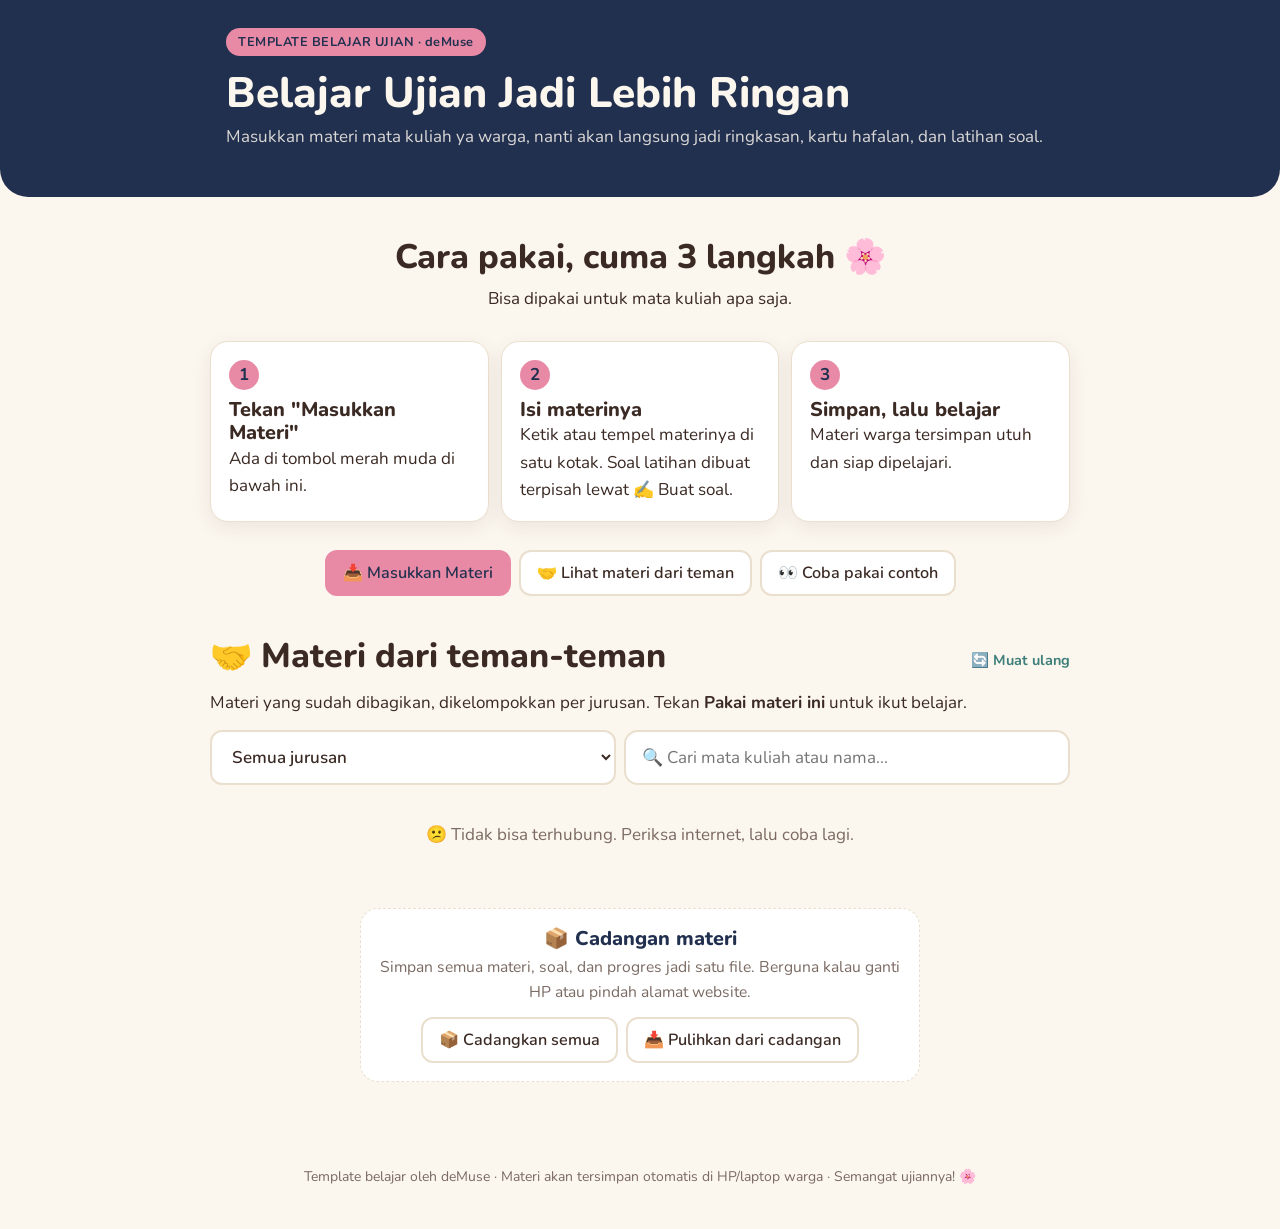
==== template-belajar-ujian.html @ 84d4ee76 "Add files via upload" ====
<!DOCTYPE html>
<html lang="id">
<head>
<meta charset="UTF-8">
<meta name="viewport" content="width=device-width, initial-scale=1.0">
<title>Template Belajar Ujian – deMuse</title>
<link rel="preconnect" href="https://fonts.googleapis.com">
<link rel="preconnect" href="https://fonts.gstatic.com" crossorigin>
<link href="https://fonts.googleapis.com/css2?family=Nunito:wght@400;500;600;700;800&family=Poppins:wght@400;700&family=Open+Sans:wght@400;700&family=Merriweather:wght@400;700&family=Lora:wght@400;700&family=Caveat:wght@400;700&display=swap" rel="stylesheet">

<!--
  TEMPLATE BELAJAR UJIAN — deMuse
  File: template-belajar-ujian.html + belajar-ujian.css + belajar-ujian.js
  (+ Code.gs untuk Google Sheets, dipasang oleh admin)
  Pengguna tidak perlu edit kode.
-->

<link rel="stylesheet" href="belajar-ujian.css">

<!-- Supaya bisa dipasang sebagai aplikasi (PWA) -->
<link rel="manifest" href="manifest.json">
<meta name="theme-color" content="#22304f">
<link rel="icon" type="image/png" href="icons/favicon.png">
<link rel="apple-touch-icon" href="icons/apple-touch-icon.png">
<meta name="apple-mobile-web-app-capable" content="yes">
<meta name="mobile-web-app-capable" content="yes">
<meta name="apple-mobile-web-app-title" content="Belajar Ujian">
<meta name="apple-mobile-web-app-status-bar-style" content="default">
</head>
<body>

<header>
  <div class="wrap">
    <div class="top-line">
      <button type="button" class="btn back-btn hidden" id="backHome">← Beranda</button>
      <span class="badge">TEMPLATE BELAJAR UJIAN · deMuse</span>
      <button type="button" class="btn install-btn hidden" id="installBtn">📲 Pasang aplikasi</button>
    </div>
    <h1 id="mkTitle">Belajar Ujian Jadi Lebih Ringan</h1>
    <p id="mkInfo">Masukkan materi mata kuliah ya warga, nanti akan langsung jadi ringkasan, kartu hafalan, dan latihan soal.</p>

    <div class="subject-bar hidden" id="subjectBar">
      <select id="subjectSelect" aria-label="Pilih mata kuliah"></select>
      <div class="row">
        <button class="btn pink" data-open-import>➕ Tambah materi</button>
        <button class="btn needs-api" data-open-library>🤝 Materi Bersama</button>
        <button class="btn needs-api" id="shareBtn">📤 Bagikan</button>
        <button class="btn" id="downloadBtn" title="Simpan materi jadi file, bisa dikirim ke teman">💾 Simpan ke file</button>
        <button class="btn" id="editMkBtn" title="Ganti nama, kode, tanggal ujian, atau edit modul">✏️ Edit</button>
        <button class="btn" id="deleteBtn" title="Hapus mata kuliah ini" aria-label="Hapus mata kuliah ini">🗑️</button>
      </div>
    </div>

    <div class="countdown" id="countdown"></div>
    <div class="progress-top hidden" id="progressWrap">
      <span id="progressText">Progres belajar: 0%</span>
      <div class="bar"><i id="progressBar"></i></div>
    </div>
  </div>
</header>

<!-- ===== BERANDA ===== -->
<main class="wrap welcome" id="welcome">
  <section id="courseList" class="hidden">
    <h2>Mata kuliah kalian 📚</h2>
    <p>Tekan salah satu untuk mulai belajar.</p>
    <div class="course-grid" id="courseCards"></div>
  </section>

  <div id="caraPakai">
  <h2>Cara pakai, cuma 3 langkah 🌸</h2>
  <p>Bisa dipakai untuk mata kuliah apa saja.</p>
  <div class="steps">
    <div class="step"><b>1</b><h3>Tekan "Masukkan Materi"</h3><p>Ada di tombol merah muda di bawah ini.</p></div>
    <div class="step"><b>2</b><h3>Isi materinya</h3><p>Ketik atau tempel materinya di satu kotak. Soal latihan dibuat terpisah lewat ✍️ Buat soal.</p></div>
    <div class="step"><b>3</b><h3>Simpan, lalu belajar</h3><p>Materi warga tersimpan utuh dan siap dipelajari.</p></div>
  </div>
  </div>
  <div class="row center">
    <button class="btn pink" data-open-import>📥 Masukkan Materi</button>
    <button class="btn needs-api" data-open-library>🤝 Lihat materi dari teman</button>
    <button class="btn" id="tryExample">👀 Coba pakai contoh</button>
  </div>

  <section id="bersamaSection" class="bersama needs-api">
    <div class="sec-head">
      <h2>🤝 Materi dari teman-teman</h2>
      <button type="button" class="link-btn" id="bersamaRefresh">🔄 Muat ulang</button>
    </div>
    <p>Materi yang sudah dibagikan, dikelompokkan per jurusan. Tekan <b>Pakai materi ini</b> untuk ikut belajar.</p>
    <div class="fc-controls b-filter">
      <select id="bJurusan" aria-label="Pilih jurusan"></select>
      <input type="search" class="search inline" id="bSearch" placeholder="🔍 Cari mata kuliah atau nama...">
    </div>
    <div id="bersamaList"></div>
  </section>

  <p class="center-link"><button type="button" class="link-btn hidden" id="caraPakaiLink">Lihat cara pakai</button></p>

  <section class="cadangan">
    <h3>📦 Cadangan materi</h3>
    <p class="muted">Simpan semua materi, soal, dan progres jadi satu file. Berguna kalau ganti HP atau pindah alamat website.</p>
    <div class="row center">
      <button type="button" class="btn" id="backupBtn">📦 Cadangkan semua</button>
      <button type="button" class="btn" id="restoreBtn">📥 Pulihkan dari cadangan</button>
      <input type="file" id="restoreInput" accept=".json,application/json" hidden>
    </div>
  </section>
</main>

<!-- ===== APLIKASI BELAJAR ===== -->
<div id="app" class="hidden">
  <nav class="tabs">
    <div class="wrap tab-list">
      <button class="tab-btn active" data-tab="ringkasan">📚 Materi</button>
      <button class="tab-btn" data-tab="flashcard">🃏 Kartu Hafalan</button>
      <button class="tab-btn" data-tab="kuis">✍️ Latihan Soal</button>
      <button class="tab-btn" data-tab="esai">📝 Latihan Esai</button>
      <button class="tab-btn" data-tab="checklist">✅ Progres</button>
    </div>
  </nav>

  <main class="wrap">
    <section class="panel active" id="ringkasan">
      <div class="note" id="catatanUmum"></div>
      <input type="search" class="search" id="searchInput" placeholder="🔍 Cari di materi...">
      <div id="modulList"></div>
    </section>

    <section class="panel" id="flashcard">
      <div class="fc-controls">
        <select id="fcFilter" aria-label="Pilih modul"></select>
        <button class="btn" id="fcShuffle">🔀 Acak</button>
      </div>
      <div class="fc-controls"><button class="btn pink" data-open-soal="kartu">✍️ Tambah kartu</button></div>
      <div class="flashcard" id="fcCard">
        <div class="fc-inner">
          <div class="fc-face fc-front"><h2 id="fcFront"></h2><p class="fc-hint">Tekan kartu untuk tau artinya</p></div>
          <div class="fc-face fc-back"><p id="fcBack"></p></div>
        </div>
      </div>
      <div class="fc-nav">
        <button class="btn" id="fcPrev">← Sebelumnya</button>
        <span id="fcCount">0 / 0</span>
        <button class="btn primary" id="fcNext">Berikutnya →</button>
      </div>
      <div id="fcMilik"></div>
    </section>

    <section class="panel" id="kuis">
      <div class="fc-controls">
        <select id="quizFilter" aria-label="Pilih modul"></select>
        <select id="quizSource" aria-label="Pilih sumber soal">
          <option value="all">Semua soal</option>
          <option value="ai">Soal buatan kalian</option>
          <option value="teman">Soal dari teman</option>
        </select>
        <button class="btn" id="quizShuffle">🔀 Acak soal</button>
        <button class="btn pink" data-open-soal="pg">✍️ Buat soal</button>
      </div>
      <div id="quizList"></div>
      <div class="score-box">
        <span id="scoreText">Skor: 0 / 0</span>
        <button class="btn pink" id="quizReset">Ulangi</button>
      </div>
    </section>

    <section class="panel" id="esai">
      <div class="note">Coba jawab dulu dengan kata-kata warga sendiri, baru cek contoh jawabannya ya. Ini latihan untuk persiapan ujian💪</div>
      <div class="fc-controls">
        <button class="btn pink" data-open-soal="esai">✍️ Buat soal esai</button>
      </div>
      <div id="esaiList"></div>
    </section>

    <section class="panel" id="checklist">
      <div class="card" id="checkList"></div>
      <div class="row">
        <button class="btn" id="printBtn">🖨️ Cetak materi</button>
        <button class="btn" id="resetProgress">Hapus semua centang</button>
      </div>
    </section>
  </main>
</div>

<footer>Template belajar oleh deMuse · Materi akan tersimpan otomatis di HP/laptop warga · Semangat ujiannya! 🌸</footer>

<!-- ===== MODAL: MASUKKAN MATERI ===== -->
<div class="modal hidden" id="importModal" role="dialog" aria-modal="true" aria-labelledby="importTitle">
  <div class="modal-box">
    <h2 id="importTitle">📥 Masukkan Materi</h2>
    <p class="muted">Ketik atau tempel materinya di kotak ini. Mengedit juga di sini.</p>
    <div class="mode-tabs" id="modeTabs">
      <button type="button" class="mode-btn active" data-mode="tempel">📝 Tulis / tempel</button>
      <button type="button" class="mode-btn" data-mode="file">📂 Dari file</button>
    </div>
    <div class="draft-note hidden" id="draftNote">📝 Isian terakhir kalian dipulihkan, jadi tinggal dilanjutkan. <button type="button" class="link-btn" id="draftClear">Mulai dari kosong</button></div>

    <!-- TULIS / TEMPEL MATERI -->
    <div id="modeTempel">
      <textarea id="pasteInput" placeholder="MATA KULIAH: ...&#10;MODUL 1: ...&#10;&#10;Ketik atau tempel materi kalian di sini..." style="min-height:260px;margin-top:10px"></textarea>
    </div>

    <!-- CARA 3: DARI FILE -->
    <div id="modeFile" class="hidden">
      <p style="margin-top:14px">Pilih file materi kalian. Semua tulisannya diambil dan disimpan utuh.</p>
      <label class="dropzone" id="dropzone">
        <span class="dz-icon" aria-hidden="true">📂</span>
        <strong>Pilih file materi</strong>
        <small>PDF, PowerPoint (.pptx), Word (.docx),<br>atau file .txt dari teman. Bisa juga drag and drop file-nya ke sini.</small>
        <span class="btn primary dz-btn">Cari file</span>
        <input type="file" id="fileInput" accept=".pdf,.pptx,.docx,.txt,.json,.ppt,.doc,application/pdf,text/plain" hidden>
      </label>
      <p class="tip">💡 Isi file tersimpan utuh. Soal latihan bisa ditambahkan nanti lewat <b>✍️ Buat soal</b>. PDF hasil scan/foto tidak bisa dibaca.</p>
    </div>

    <div class="msg hidden" id="importMsg"></div>
    <div class="modal-actions">
      <span class="autosave" id="autosaveMateri" aria-live="polite"></span>
      <button type="button" class="btn" data-close="importModal">Batal</button>
      <button type="button" class="btn pink" id="saveImport">💾 Simpan materi</button>
    </div>
  </div>
</div>

<!-- ===== MODAL: EDIT MATA KULIAH ===== -->
<div class="modal hidden" id="editMkModal" role="dialog" aria-modal="true" aria-labelledby="emTitle">
  <div class="modal-box">
    <h2 id="emTitle">✏️ Edit Mata Kuliah</h2>
    <label class="field">Nama mata kuliah
      <input type="text" id="emNama" maxlength="150">
    </label>
    <div class="two">
      <label class="field">Kode <small>(boleh kosong)</small>
        <input type="text" id="emKode" maxlength="40">
      </label>
      <label class="field">Tanggal ujian <small>(boleh kosong)</small>
        <input type="date" id="emTgl">
      </label>
    </div>
    <div class="field">Modul
      <small>Tekan <b>Edit isi</b> untuk mengubah judul, isi, istilah, atau soal. Modul juga bisa dipindah ke mata kuliah lain lewat pilihan "Simpan ke mata kuliah" di dalamnya.</small>
      <div id="emModul" class="em-list"></div>
    </div>
    <div class="msg hidden" id="emMsg"></div>
    <div class="modal-actions">
      <button type="button" class="btn" data-close="editMkModal">Batal</button>
      <button type="button" class="btn pink" id="emSimpan">💾 Simpan</button>
    </div>
  </div>
</div>

<!-- ===== MODAL: SIMPAN KE MANA ===== -->
<div class="modal hidden" id="destModal" role="dialog" aria-modal="true" aria-labelledby="destTitle">
  <div class="modal-box small">
    <h2 id="destTitle">Simpan materi ini ke mana?</h2>
    <p class="summary" id="destSummary"></p>
    <div id="destOptions" class="choice-list"></div>
    <p class="tip">💡 Pilih "Tambahkan ke" kalau ini modul lanjutan dari mata kuliah yang sudah ada. Modul dengan nomor yang sama akan diperbarui.</p>
    <div class="modal-actions">
      <button class="btn" data-close="destModal">Batal</button>
      <button class="btn pink" id="destSave">💾 Simpan</button>
    </div>
  </div>
</div>

<!-- ===== MODAL: MATERI BERSAMA ===== -->
<div class="modal hidden" id="libraryModal" role="dialog" aria-modal="true" aria-labelledby="libTitle">
  <div class="modal-box">
    <h2 id="libTitle">🤝 Materi Bersama</h2>
    <p class="muted">Materi yang dibagikan teman-teman. Tekan <b>Pakai materi ini</b> untuk belajar dengan materi tersebut.</p>
    <div class="fc-controls" style="margin-top:14px">
      <select id="libJurusan" aria-label="Pilih jurusan"></select>
      <input type="search" class="search inline" id="libSearch" placeholder="🔍 Cari mata kuliah...">
    </div>
    <div id="libList"></div>
    <div class="modal-actions">
      <button class="btn" id="libRefresh">🔄 Muat ulang</button>
      <button class="btn" data-close="libraryModal">Tutup</button>
    </div>
  </div>
</div>

<!-- ===== MODAL: BAGIKAN MATERI ===== -->
<div class="modal hidden" id="shareModal" role="dialog" aria-modal="true" aria-labelledby="shareTitle">
  <div class="modal-box">
    <h2 id="shareTitle">📤 Bagikan ke teman-teman</h2>
    <p class="muted" id="shareSubject"></p>

    <label class="field">Nama kalian
      <input type="text" id="shareNama" maxlength="60" placeholder="Contoh: Silfa">
    </label>
    <label class="field">Jurusan
      <select id="shareJurusan"></select>
    </label>
    <label class="field hidden" id="shareJurusanLainWrap">Tulis nama jurusan
      <input type="text" id="shareJurusanLain" maxlength="80" placeholder="Contoh: Perpajakan">
    </label>

    <div class="field">Modul yang dibagikan
      <small>Kerja kelompok? Centang hanya modul yang kalian kerjakan.</small>
      <div id="shareModules" class="choice-list"></div>
    </div>

    <p class="tip">💡 Bagikan ringkasan dan soal latihan saja, jangan salinan utuh isi buku/modul.</p>
    <div class="msg hidden" id="shareMsg"></div>
    <div class="modal-actions">
      <button class="btn" data-close="shareModal">Batal</button>
      <button class="btn pink" id="shareSend">📤 Bagikan</button>
    </div>
  </div>
</div>

<!-- ===== MODAL: BUAT SOAL UNTUK TEMAN ===== -->
<div class="modal hidden" id="soalModal" role="dialog" aria-modal="true" aria-labelledby="soalTitle">
  <div class="modal-box">
    <h2 id="soalTitle">✍️ Buat Soal</h2>
    <p class="muted">Buat soal latihan dan kartu hafalan sendiri. Tersimpan di HP/laptop kalian.</p>
    <div class="draft-note hidden" id="soalDraftNote">📝 Isian soal terakhir kalian dipulihkan. <button type="button" class="link-btn" id="soalDraftClear">Mulai dari kosong</button></div>

    <label class="field">Untuk modul
      <select id="soalModul"></select>
    </label>

    <div class="field">Jenis
      <div class="seg">
        <label><input type="radio" name="soalTipe" value="pg" checked> Pilihan ganda</label>
        <label><input type="radio" name="soalTipe" value="esai"> Esai</label>
        <label><input type="radio" name="soalTipe" value="kartu"> Kartu hafalan</label>
      </div>
    </div>

    <label class="field"><span id="soalTanyaLabel">Pertanyaan</span>
      <textarea id="soalTanya" maxlength="1000" placeholder="Tulis di sini..."></textarea>
    </label>

    <div id="pgFields" class="field">Pilihan jawaban
      <small>Isi pilihannya, lalu tekan bulatan di samping jawaban yang <b>benar</b>.</small>
      <div id="pgOptions"></div>
    </div>

    <label class="field hidden" id="esaiFields"><span id="soalJawabLabel">Contoh jawaban</span>
      <textarea id="soalJawabEsai" maxlength="3000" placeholder="Tulis di sini..."></textarea>
    </label>

    <label class="field" id="bahasWrap">Pembahasan <small>(boleh dikosongkan)</small>
      <textarea id="soalBahas" maxlength="1500" placeholder="Kenapa jawabannya benar?"></textarea>
    </label>

    <div id="soalShareWrap" class="hidden">
      <label class="check-row"><input type="checkbox" id="soalShare"> 🤝 Bagikan juga ke teman-teman</label>
      <label class="field hidden" id="soalNamaWrap">Nama kalian
        <input type="text" id="soalNama" maxlength="60" placeholder="Contoh: Silfa">
      </label>
    </div>

    <div class="msg hidden" id="soalMsg"></div>
    <div class="modal-actions">
      <span class="autosave" id="autosaveSoal" aria-live="polite"></span>
      <button class="btn" data-close="soalModal">Batal</button>
      <button class="btn" id="soalSendLagi">💾 Simpan &amp; buat lagi</button>
      <button class="btn pink" id="soalSend">💾 Simpan</button>
    </div>
  </div>
</div>

<!-- ===== MODAL: CARA PASANG DI IPHONE ===== -->
<div class="modal hidden" id="iosModal" role="dialog" aria-modal="true" aria-labelledby="iosTitle">
  <div class="modal-box small">
    <h2 id="iosTitle">📲 Pasang di iPhone / iPad</h2>
    <ol class="ios-steps">
      <li>Pastikan halaman ini dibuka di <b>Safari</b>.</li>
      <li>Tekan tombol <b>Bagikan</b> <span class="ios-icon" aria-hidden="true">⬆︎</span> (kotak dengan panah ke atas) di bagian bawah layar.</li>
      <li>Geser ke bawah, lalu tekan <b>Tambahkan ke Layar Utama</b>.</li>
      <li>Tekan <b>Tambah</b> di pojok kanan atas.</li>
    </ol>
    <p class="tip">💡 Materi yang sudah tersimpan di Safari tidak otomatis pindah ke aplikasi. Tekan <b>Simpan ke file</b> dulu, lalu masukkan lagi file-nya di aplikasi.</p>
    <div class="modal-actions">
      <button type="button" class="btn pink" data-close="iosModal">Mengerti</button>
    </div>
  </div>
</div>

<div class="toast" id="toast" role="status" aria-live="polite"></div>

<script src="belajar-ujian.js"></script>
</body>
</html>
---- belajar-ujian.css ----
/* ============================================================
   STYLE TEMPLATE BELAJAR UJIAN — deMuse
   Dipakai oleh template-belajar-ujian.html
   ============================================================ */

:root {
  --espresso: #3b2a24;
  --cream: #fbf6ee;
  --peony: #e88aa6;
  --navy: #22304f;
  --ming: #3e7f7a;
  --white: #ffffff;
  --line: #eadfce;
  --soft: #f4ebdd;
  --muted: #7a6a62;
  --good: #3e7f7a;
  --bad: #c4566f;
  --radius: 18px;
  --shadow: 0 6px 20px rgba(59, 42, 36, 0.08);
}

* { box-sizing: border-box; margin: 0; padding: 0; }
html { font-size: 17px; }
body { font-family: "Nunito", sans-serif; background: var(--cream); color: var(--espresso); line-height: 1.6; }
h1, h2, h3 { font-family: "Nunito", sans-serif; font-weight: 800; line-height: 1.2; }
.wrap { max-width: 860px; margin: 0 auto; padding: 0 16px; }
.hidden { display: none !important; }

/* ===== HEADER ===== */
header { background: var(--navy); color: var(--cream); padding: 28px 0; border-radius: 0 0 28px 28px; }
.badge { display: inline-block; background: var(--peony); color: var(--navy); font-weight: 700; font-size: 0.75rem; padding: 4px 12px; border-radius: 999px; letter-spacing: 0.04em; }
header h1 { font-size: clamp(1.7rem, 5vw, 2.5rem); margin: 12px 0 4px; }
header p { opacity: 0.85; }

.subject-bar { display: flex; gap: 8px; flex-wrap: wrap; margin-top: 18px; }
.subject-bar select { flex: 1 1 200px; background: rgba(255,255,255,0.12); color: var(--cream); border-color: rgba(255,255,255,0.25); }
.subject-bar select option { color: var(--espresso); }
.subject-bar .btn { background: rgba(255,255,255,0.12); color: var(--cream); border-color: rgba(255,255,255,0.25); }
.subject-bar .btn.pink { background: var(--peony); color: var(--navy); border-color: var(--peony); }

.countdown { display: flex; gap: 10px; margin-top: 18px; flex-wrap: wrap; }
.countdown div { background: rgba(255,255,255,0.1); border-radius: 14px; padding: 10px 14px; min-width: 72px; text-align: center; }
.countdown strong { display: block; font-family: "Nunito"; font-size: 1.5rem; }
.countdown span { font-size: 0.75rem; opacity: 0.8; }

.progress-top { margin-top: 18px; font-size: 0.85rem; }
.bar { height: 10px; background: rgba(255,255,255,0.15); border-radius: 99px; overflow: hidden; margin-top: 6px; }
.bar > i { display: block; height: 100%; width: 0; background: var(--peony); transition: width 0.4s; }

/* ===== TABS ===== */
nav.tabs { position: sticky; top: 0; z-index: 10; background: var(--cream); padding: 14px 0; }
.tab-list { display: flex; gap: 8px; overflow-x: auto; scrollbar-width: none; }
.tab-list::-webkit-scrollbar { display: none; }
.tab-btn { flex-shrink: 0; border: 2px solid var(--line); background: var(--white); color: var(--espresso); font: 600 0.9rem "Nunito"; padding: 9px 16px; border-radius: 999px; cursor: pointer; }
.tab-btn.active { background: var(--espresso); color: var(--cream); border-color: var(--espresso); }
section.panel { display: none; padding-bottom: 60px; }
section.panel.active { display: block; }

/* ===== UMUM ===== */
.card { background: var(--white); border: 1px solid var(--line); border-radius: var(--radius); box-shadow: var(--shadow); padding: 20px; margin-bottom: 16px; }
.note { background: var(--soft); border-left: 4px solid var(--peony); padding: 12px 16px; border-radius: 10px; margin-bottom: 16px; font-size: 0.92rem; }
.search { width: 100%; padding: 12px 16px; border: 2px solid var(--line); border-radius: 14px; font: inherit; margin-bottom: 16px; background: var(--white); }
.search:focus { outline: none; border-color: var(--ming); }
select, .btn { font: 600 0.9rem "Nunito"; padding: 10px 16px; border-radius: 12px; border: 2px solid var(--line); background: var(--white); color: var(--espresso); cursor: pointer; }
.btn.primary { background: var(--ming); border-color: var(--ming); color: var(--white); }
.btn.pink { background: var(--peony); border-color: var(--peony); color: var(--navy); }
.btn:disabled { opacity: 0.5; cursor: not-allowed; }
.row { display: flex; gap: 8px; flex-wrap: wrap; }

/* ===== WELCOME ===== */
.welcome { text-align: center; padding: 40px 0 60px; }
.welcome h2 { font-size: clamp(1.5rem, 5vw, 2rem); margin-bottom: 8px; }
.steps { display: grid; gap: 12px; margin: 28px 0; text-align: left; }
@media (min-width: 640px) { .steps { grid-template-columns: repeat(3, 1fr); } }
.step { background: var(--white); border: 1px solid var(--line); border-radius: var(--radius); padding: 18px; box-shadow: var(--shadow); }
.step b { display: inline-grid; place-items: center; width: 30px; height: 30px; border-radius: 50%; background: var(--peony); color: var(--navy); margin-bottom: 8px; }
.welcome .row { justify-content: center; }

/* ===== RINGKASAN ===== */
details.modul { padding: 0; overflow: hidden; }
details.modul summary { list-style: none; cursor: pointer; padding: 18px 20px; display: flex; justify-content: space-between; align-items: center; gap: 12px; }
details.modul summary::-webkit-details-marker { display: none; }
details.modul summary h3 { font-size: 1.1rem; }
details.modul summary .num { color: var(--ming); font-weight: 700; font-size: 0.8rem; display: block; }
details.modul summary::after { content: "+"; font-size: 1.5rem; color: var(--peony); font-weight: 700; }
details.modul[open] summary::after { content: "–"; }
.modul-body { padding: 0 20px 20px; }
.modul-body h4 { margin: 16px 0 8px; color: var(--navy); font-size: 0.95rem; }
.modul-body ul { padding-left: 20px; }
.modul-body li { margin-bottom: 6px; }
.istilah-grid { display: grid; gap: 8px; }
.istilah-item { background: var(--soft); border-radius: 12px; padding: 10px 14px; font-size: 0.92rem; }
.istilah-item b { color: var(--ming); }
mark { background: #ffe1ea; color: inherit; border-radius: 4px; padding: 0 2px; }

/* ===== FLASHCARD ===== */
.fc-controls { display: flex; gap: 8px; flex-wrap: wrap; margin-bottom: 16px; }
.flashcard { perspective: 1000px; height: 260px; cursor: pointer; margin-bottom: 14px; }
.fc-inner { position: relative; width: 100%; height: 100%; transition: transform 0.5s; transform-style: preserve-3d; }
.flashcard.flipped .fc-inner { transform: rotateY(180deg); }
.fc-face { position: absolute; inset: 0; backface-visibility: hidden; border-radius: 22px; display: flex; flex-direction: column; align-items: center; justify-content: center; padding: 24px; text-align: center; box-shadow: var(--shadow); }
.fc-front { background: var(--navy); color: var(--cream); }
.fc-front h2 { font-size: clamp(1.4rem, 5vw, 2rem); }
.fc-back { background: var(--white); border: 2px solid var(--peony); transform: rotateY(180deg); overflow-y: auto; }
.fc-hint { font-size: 0.78rem; opacity: 0.7; margin-top: 12px; }
.fc-nav { display: flex; justify-content: space-between; align-items: center; gap: 8px; }

/* ===== KUIS & ESAI ===== */
.q-card .q-meta { font-size: 0.78rem; color: var(--ming); font-weight: 700; }
.q-card .q-text { font-weight: 600; margin: 6px 0 12px; }
.opt { display: block; width: 100%; text-align: left; padding: 11px 14px; margin-bottom: 8px; border: 2px solid var(--line); border-radius: 12px; background: var(--white); font: inherit; color: inherit; cursor: pointer; }
.opt:hover:not(:disabled) { border-color: var(--ming); }
.opt.correct { border-color: var(--good); background: #e5f2f0; }
.opt.wrong { border-color: var(--bad); background: #fbe7ec; }
.opt:disabled { cursor: default; }
.explain { display: none; margin-top: 8px; font-size: 0.9rem; background: var(--soft); padding: 10px 14px; border-radius: 12px; }
.explain.show { display: block; }
.score-box { position: sticky; bottom: 12px; background: var(--espresso); color: var(--cream); border-radius: 16px; padding: 12px 18px; display: flex; justify-content: space-between; align-items: center; gap: 10px; flex-wrap: wrap; }
.esai-answer { display: none; margin-top: 10px; padding: 12px 14px; background: var(--soft); border-radius: 12px; font-size: 0.92rem; }
.esai-answer.show { display: block; }
textarea { width: 100%; min-height: 90px; border: 2px solid var(--line); border-radius: 12px; padding: 10px 12px; font: inherit; resize: vertical; margin-bottom: 8px; background: var(--white); color: var(--espresso); }
textarea:focus { outline: none; border-color: var(--ming); }

/* ===== CHECKLIST ===== */
.check-row { display: flex; justify-content: space-between; align-items: center; gap: 12px; padding: 12px 0; border-bottom: 1px dashed var(--line); flex-wrap: wrap; }
.check-row:last-child { border-bottom: 0; }
.check-opts { display: flex; gap: 12px; flex-wrap: wrap; font-size: 0.88rem; }
.check-opts label { display: flex; align-items: center; gap: 6px; cursor: pointer; }
input[type="checkbox"] { width: 18px; height: 18px; accent-color: var(--ming); }

/* ===== MODAL MASUKKAN MATERI ===== */
.modal { position: fixed; inset: 0; z-index: 50; background: rgba(34, 48, 79, 0.55); display: flex; align-items: flex-start; justify-content: center; padding: 24px 16px; overflow-y: auto; }
.modal-box { background: var(--cream); border-radius: 22px; width: 100%; max-width: 640px; padding: 24px 20px; box-shadow: 0 20px 50px rgba(0,0,0,0.25); }
.modal-box h2 { margin-bottom: 4px; }
.modal-step { margin-top: 20px; }
.modal-step h3 { font-size: 1rem; margin-bottom: 6px; color: var(--navy); }
.modal-step p { font-size: 0.9rem; color: var(--muted); margin-bottom: 8px; }
#promptText { min-height: 120px; font-size: 0.82rem; background: var(--soft); }
.dropzone { border: 2.5px dashed var(--peony); border-radius: 16px; background: var(--white); padding: 26px 16px; text-align: center; cursor: pointer; transition: background 0.2s; }
.dropzone.over { background: #ffe8ef; }
.dropzone strong { display: block; font-size: 1.05rem; }
.dropzone small { color: var(--muted); }
.or { text-align: center; font-size: 0.8rem; color: var(--muted); margin: 10px 0; }
.msg { font-size: 0.88rem; margin-top: 8px; padding: 10px 14px; border-radius: 12px; }
.msg.err { background: #fbe7ec; color: var(--bad); }
.msg.ok { background: #e5f2f0; color: var(--good); }
.modal-actions { display: flex; justify-content: flex-end; gap: 8px; margin-top: 20px; flex-wrap: wrap; }

.toast { position: fixed; left: 50%; bottom: 24px; transform: translateX(-50%); background: var(--espresso); color: var(--cream); padding: 10px 18px; border-radius: 999px; font-size: 0.88rem; z-index: 60; opacity: 0; transition: opacity 0.3s; pointer-events: none; }
.toast.show { opacity: 1; }

footer { text-align: center; font-size: 0.82rem; color: var(--muted); padding: 24px 16px 40px; }

@media print {
  nav.tabs, .score-box, .btn, .search, .fc-controls, .subject-bar, #flashcard, #kuis, #esai { display: none !important; }
  section.panel { display: block !important; }
  details.modul { break-inside: avoid; }
}

/* ===== UKURAN LEBIH BESAR, RAMAH ORANG TUA ===== */
.btn, select { min-height: 46px; font-size: 0.95rem; }
.btn.big { width: 100%; padding: 14px 18px; font-size: 1.05rem; }
.tab-btn { padding: 11px 18px; font-size: 0.95rem; }
.modal-step p { font-size: 0.95rem; color: var(--espresso); }
.other-way summary { cursor: pointer; font-weight: 600; color: var(--ming); padding: 6px 0; }
.other-way .dropzone { margin-top: 10px; }

/* ===== FITUR BERBAGI ===== */
.needs-api.api-off { display: none !important; }
.subject-bar { flex-direction: column; }
.subject-bar select { width: 100%; flex: none; }
.row.center { justify-content: center; }
.muted { color: var(--muted); font-size: 0.92rem; }
.tip { font-size: 0.88rem; background: var(--soft); border-radius: 12px; padding: 10px 14px; margin-top: 10px; color: var(--espresso); }
.summary { font-weight: 600; margin: 8px 0 12px; }

.modal-box.small { max-width: 520px; }
.modal { z-index: 50; }
#destModal { z-index: 55; }

.field { display: block; margin-top: 16px; font-weight: 600; color: var(--navy); }
.field small { display: block; font-weight: 400; color: var(--muted); margin-top: 2px; }
.field input[type="text"], .field input[type="number"], .field input[type="date"], .field select, .field textarea { display: block; width: 100%; margin-top: 6px; font-weight: 400; }
input[type="text"] { padding: 11px 14px; border: 2px solid var(--line); border-radius: 12px; font: inherit; background: var(--white); color: var(--espresso); }
input[type="text"]:focus { outline: none; border-color: var(--ming); }
.search.inline { flex: 1 1 200px; width: auto; margin-bottom: 0; }

.choice-list { display: grid; gap: 8px; margin-top: 8px; }
.choice { display: flex; align-items: flex-start; gap: 10px; background: var(--white); border: 2px solid var(--line); border-radius: 12px; padding: 11px 14px; cursor: pointer; font-weight: 500; color: var(--espresso); }
.choice:has(input:checked) { border-color: var(--ming); background: #eef6f5; }
.choice input { margin-top: 4px; width: 18px; height: 18px; accent-color: var(--ming); flex-shrink: 0; }
.choice small { display: block; color: var(--muted); font-weight: 400; }

.seg { display: flex; gap: 8px; flex-wrap: wrap; margin-top: 6px; }
.seg label { display: flex; align-items: center; gap: 8px; background: var(--white); border: 2px solid var(--line); border-radius: 999px; padding: 8px 16px; cursor: pointer; font-weight: 500; color: var(--espresso); }
.seg label:has(input:checked) { border-color: var(--ming); background: #eef6f5; }
.seg input { accent-color: var(--ming); width: 18px; height: 18px; }

.opt-row { display: flex; align-items: center; gap: 10px; margin-top: 8px; }
.opt-row input[type="radio"] { width: 22px; height: 22px; accent-color: var(--good); flex-shrink: 0; }
.opt-row input[type="text"] { flex: 1; margin: 0; }

.by { display: inline-block; margin-left: 6px; background: #ffe8ef; color: var(--espresso); border-radius: 999px; padding: 1px 10px; font-size: 0.75rem; font-weight: 600; }
.link-btn { background: none; border: 0; color: var(--muted); font: inherit; font-size: 0.85rem; cursor: pointer; text-decoration: underline; padding: 6px 0 0; }
.link-btn:hover { color: var(--bad); }

.lib-card { background: var(--white); border: 1px solid var(--line); border-radius: var(--radius); padding: 16px; margin-bottom: 12px; box-shadow: var(--shadow); }
.lib-card h3 { font-size: 1.05rem; }
.lib-meta { font-size: 0.85rem; color: var(--muted); margin: 4px 0 8px; }
.lib-modules { font-size: 0.88rem; margin-bottom: 10px; }
.jur { display: inline-block; background: var(--navy); color: var(--cream); border-radius: 999px; padding: 2px 10px; font-size: 0.75rem; font-weight: 600; margin-bottom: 6px; }
.lib-card .row { align-items: center; }
.empty { text-align: center; color: var(--muted); padding: 24px 8px; }

.contoh-susunan { white-space: pre-wrap; font-family: "Nunito", sans-serif; font-size: 0.92rem; line-height: 1.6; background: var(--white); border: 1px solid var(--line); border-radius: 12px; padding: 12px 14px; margin: 8px 0; max-height: 260px; overflow-y: auto; color: var(--espresso); }

/* ===== FORMULIR ISI MATERI ===== */
.mode-tabs { display: grid; grid-template-columns: repeat(3, 1fr); gap: 8px; margin-top: 14px; }
.mode-btn { font: 600 0.95rem "Nunito"; padding: 12px; border-radius: 14px; border: 2px solid var(--line); background: var(--white); color: var(--espresso); cursor: pointer; min-height: 48px; }
.mode-btn.active { background: var(--navy); border-color: var(--navy); color: var(--cream); }
fieldset.group { border: 1px solid var(--line); border-radius: 16px; padding: 4px 14px 16px; margin-top: 16px; background: var(--white); }
fieldset.group legend { font-family: "Nunito", sans-serif; font-weight: 700; color: var(--navy); padding: 0 6px; }
fieldset.group legend small { font-family: "Nunito"; font-weight: 400; color: var(--muted); }
fieldset.group > .btn { margin-top: 10px; }
.two { display: grid; gap: 10px; }
@media (min-width: 560px) { .two { grid-template-columns: 1fr 2fr; } }
.form-row { background: var(--cream); border: 1px dashed var(--line); border-radius: 12px; padding: 10px 12px; margin-top: 10px; }
.form-row textarea { min-height: 70px; margin: 6px 0 4px; }
.form-row .two input { width: 100%; }
.row-head { display: flex; justify-content: space-between; align-items: center; color: var(--navy); }
.row-head .link-btn { padding: 0; }
.hint { display: block; color: var(--muted); font-size: 0.85rem; }
input[type="date"], input[type="number"] { padding: 11px 14px; border: 2px solid var(--line); border-radius: 12px; font: inherit; background: var(--white); color: var(--espresso); width: 100%; }
input[type="date"]:focus, input[type="number"]:focus { outline: none; border-color: var(--ming); }
#importMsg { margin-top: 14px; }

/* ===== APLIKASI (PWA) ===== */
.top-line { display: flex; justify-content: space-between; align-items: center; gap: 10px; flex-wrap: wrap; }
.install-btn { background: var(--cream); color: var(--navy); border-color: var(--cream); padding: 8px 14px; min-height: 40px; }
.ios-steps { padding-left: 22px; margin-top: 12px; display: grid; gap: 10px; }
.ios-icon { display: inline-grid; place-items: center; width: 26px; height: 26px; border: 2px solid var(--ming); border-radius: 6px; color: var(--ming); font-weight: 800; }
@media (display-mode: standalone) { header { padding-top: max(28px, env(safe-area-inset-top)); } }

/* ===== KOTAK PILIH FILE ===== */
.dropzone { display: flex; flex-direction: column; align-items: center; gap: 6px; margin-top: 12px; padding: 24px 16px; text-align: center; border: 2.5px dashed var(--peony); border-radius: 18px; background: var(--white); cursor: pointer; transition: background 0.2s, border-color 0.2s; }
.dropzone:hover, .dropzone.over { background: #ffe8ef; border-color: var(--ming); }
.dz-icon { font-size: 2.2rem; line-height: 1; }
.dropzone strong { font-size: 1.05rem; color: var(--navy); }
.dropzone small { color: var(--muted); font-size: 0.88rem; line-height: 1.5; }
.dz-btn { margin-top: 6px; pointer-events: none; }
.other-way summary { list-style-position: inside; }
.mode-btn { line-height: 1.25; padding: 10px 6px; }
.msg.ok { background: #e5f2f0; color: var(--good); }

/* ===== FORMAT TULISAN ===== */
.rich-tools { display: flex; flex-wrap: wrap; gap: 6px; margin-top: 8px; }
.rich-tools button { font: 600 0.85rem "Nunito", sans-serif; display: inline-flex; align-items: center; gap: 4px; min-height: 36px; padding: 4px 10px; border: 1.5px solid var(--line); border-radius: 10px; background: var(--white); color: var(--navy); cursor: pointer; }
.rich-tools button small { font-weight: 500; color: var(--muted); font-size: 0.78rem; }
.rich-tools button:hover { border-color: var(--ming); }
.rich-tools .lihat { margin-left: auto; color: var(--ming); }
.rich-tools + textarea { margin-top: 6px; }
.rich-preview { background: var(--white); border: 1.5px dashed var(--ming); border-radius: 12px; padding: 10px 14px; margin: 0 0 8px; font-size: 0.95rem; font-weight: 400; color: var(--espresso); }
.rich p { margin: 0 0 8px; }
.rich p:last-child { margin-bottom: 0; }
.rich .rhead { font-size: 1.05rem; font-weight: 800; color: var(--navy); margin: 14px 0 6px; }
.rich .rsub { font-size: 0.95rem; font-weight: 700; color: var(--ming); margin: 10px 0 4px; }
.rich > .rhead:first-child, .rich > .rsub:first-child { margin-top: 0; }
.rich ul { padding-left: 20px; margin: 0 0 6px; }
.rich li { margin-bottom: 6px; }
.fc-back strong, .fc-front strong { font-weight: 800; }

/* ===== SIMPAN OTOMATIS ===== */
.draft-note { margin-top: 12px; background: #fff6d9; border: 1px solid #f1dfa2; border-radius: 12px; padding: 10px 14px; font-size: 0.9rem; }
.draft-note .link-btn { padding: 0 0 0 6px; color: var(--ming); }
.modal-actions { align-items: center; }
.autosave { margin-right: auto; font-size: 0.85rem; font-weight: 600; color: var(--good); opacity: 0; transition: opacity 0.3s; }
.autosave.show { opacity: 1; }

/* ===== TEMPEL SEDERHANA & SOAL OTOMATIS ===== */
.steps-mini { margin-top: 14px; background: var(--white); border: 1px solid var(--line); border-radius: 14px; padding: 12px 14px; display: grid; gap: 6px; }
.steps-mini p { margin: 0; font-size: 0.95rem; }
.steps-mini b { color: var(--navy); }
.by.auto { background: #e5f2f0; color: var(--ming); }

/* ===== KOTAK TULISAN LANGSUNG JADI ===== */
.editor { width: 100%; min-height: 110px; margin: 6px 0 8px; padding: 10px 12px; border: 2px solid var(--line); border-radius: 12px; background: var(--white); color: var(--espresso); font: 400 1rem/1.6 "Nunito", sans-serif; text-align: left; cursor: text; white-space: pre-wrap; word-break: break-word; }
.editor.inline { min-height: 64px; }
.editor:focus { outline: none; border-color: var(--ming); }
.editor:empty::before { content: attr(data-placeholder); color: #a89a92; white-space: pre-line; pointer-events: none; }
.editor h2 { font-size: 1.15rem; font-weight: 800; color: var(--navy); margin: 6px 0 2px; }
.editor h3 { font-size: 1rem; font-weight: 700; color: var(--ming); margin: 4px 0 2px; }
.editor div, .editor p { margin: 0; }
.editor b, .editor strong { font-weight: 800; }
.form-row .editor { margin: 6px 0 4px; }
.rich-tools .fh { font-weight: 800; font-size: 1rem; color: var(--navy); }
.rich-tools .fh2 { font-weight: 700; font-size: 0.9rem; color: var(--ming); }
.rich-tools button[aria-pressed="true"] { background: var(--navy); border-color: var(--navy); color: var(--cream); }
.rich-tools button[aria-pressed="true"] small, .rich-tools button[aria-pressed="true"] span { color: var(--cream); }

/* ===== JUDUL MODUL + SUB-JUDUL ===== */
#fJudul { min-height: 0; height: 50px; resize: none; overflow: hidden; line-height: 1.5; padding: 11px 14px; margin-bottom: 4px; }
.two { align-items: start; }
.two .field small { margin-top: 0; }
details.modul summary .subjudul { display: block; font-size: 0.88rem; font-weight: 600; color: var(--muted); margin-top: 2px; }

/* ===== BERANDA & TOMBOL KEMBALI ===== */
.top-line { justify-content: flex-start; }
.top-line .install-btn { margin-left: auto; }
.back-btn { background: var(--cream); color: var(--navy); border-color: var(--cream); padding: 8px 14px; min-height: 42px; font-weight: 800; }
#subjectSelect { display: none; }
#courseList { margin-bottom: 28px; }
#courseList h2 { margin-bottom: 4px; }
.course-grid { display: grid; gap: 12px; margin-top: 18px; text-align: left; }
@media (min-width: 640px) { .course-grid { grid-template-columns: repeat(2, 1fr); } }
.course-card { display: flex; flex-direction: column; gap: 6px; width: 100%; text-align: left; font: inherit; color: var(--espresso); background: var(--white); border: 2px solid var(--line); border-radius: var(--radius); padding: 16px 18px; box-shadow: var(--shadow); cursor: pointer; transition: border-color 0.2s, transform 0.1s; }
.course-card:hover { border-color: var(--ming); }
.course-card:active { transform: scale(0.99); }
.cc-name { font-weight: 800; font-size: 1.1rem; color: var(--navy); }
.cc-meta { font-size: 0.88rem; color: var(--muted); }
.cc-meta b { color: var(--bad); font-weight: 700; }
.cc-bar { height: 8px; background: var(--soft); border-radius: 99px; overflow: hidden; margin-top: 4px; }
.cc-bar i { display: block; height: 100%; background: var(--peony); }
.cc-prog { display: flex; justify-content: space-between; font-size: 0.85rem; color: var(--muted); }
.cc-go { color: var(--ming); font-weight: 800; }
.center-link { text-align: center; margin-top: 16px; }
.modal-back { background: none; border: 0; font: 700 0.95rem "Nunito", sans-serif; color: var(--ming); cursor: pointer; padding: 4px 0; margin: -6px 0 6px; min-height: 36px; }
.modal-back:hover { color: var(--navy); }

/* ===== MATERI DARI TEMAN DI BERANDA ===== */
.bersama { margin-top: 40px; text-align: left; }
.bersama > p { margin: 4px 0 14px; }
.sec-head { display: flex; justify-content: space-between; align-items: center; gap: 10px; flex-wrap: wrap; }
.sec-head .link-btn { color: var(--ming); font-weight: 700; text-decoration: none; padding: 0; }
.b-filter { margin-bottom: 12px; }
.b-group { background: var(--white); border: 1px solid var(--line); border-radius: var(--radius); margin-bottom: 12px; box-shadow: var(--shadow); overflow: hidden; }
.b-group summary { list-style: none; cursor: pointer; display: flex; justify-content: space-between; align-items: center; gap: 10px; padding: 14px 18px; font-weight: 800; color: var(--navy); font-size: 1.02rem; }
.b-group summary::-webkit-details-marker { display: none; }
.b-group summary::after { content: "+"; color: var(--peony); font-size: 1.4rem; font-weight: 800; }
.b-group[open] summary::after { content: "–"; }
.b-count { margin-left: auto; font-size: 0.85rem; font-weight: 600; color: var(--muted); }
.b-grid { display: grid; gap: 10px; padding: 0 14px 14px; }
@media (min-width: 640px) { .b-grid { grid-template-columns: repeat(2, 1fr); } }
.b-grid .lib-card { margin: 0; box-shadow: none; background: var(--cream); }
.jur.saya { background: var(--peony); color: var(--navy); margin-right: 4px; }
.jur.ada { background: #e5f2f0; color: var(--ming); }

/* ===== PILIHAN JENIS HURUF ===== */
.rich-tools .font-sel { min-height: 36px; height: 36px; padding: 2px 8px; font-size: 0.85rem; border: 1.5px solid var(--line); border-radius: 10px; color: var(--navy); background: var(--white); max-width: 200px; }
.rich-tools .font-sel:focus { outline: none; border-color: var(--ming); }

/* ===== EDIT MATA KULIAH & MODUL ===== */
.btn.small { min-height: 38px; padding: 6px 12px; font-size: 0.85rem; }
.btn.danger:hover { border-color: var(--bad); color: var(--bad); }
.em-list { display: grid; gap: 8px; margin-top: 8px; }
.em-row { display: flex; justify-content: space-between; align-items: center; gap: 10px; flex-wrap: wrap; background: var(--white); border: 1.5px solid var(--line); border-radius: 12px; padding: 10px 12px; font-weight: 400; color: var(--espresso); }
.em-info { display: flex; flex-direction: column; min-width: 0; }
.em-info b { color: var(--ming); font-size: 0.8rem; }
.em-act { display: flex; gap: 6px; }
.modul-tools { display: flex; justify-content: flex-end; margin: -4px 0 8px; }
#fMkPilih { font-weight: 700; color: var(--navy); }

/* ===== Buat soal (v22) ===== */
.check-row { display:flex; align-items:center; gap:10px; font-weight:700; margin:12px 0 4px; cursor:pointer; }
.check-row input { width:22px; height:22px; }
.milik-act { display:flex; gap:14px; justify-content:flex-end; margin-top:8px; }
#fcMilik .milik-act { justify-content:center; }
.seg { flex-wrap:wrap; }

/* ===== UKURAN, WARNA, STABILO, JARAK BARIS ===== */
.editor font[size="2"] { font-size: 0.85em; }
.editor font[size="3"] { font-size: 1em; }
.editor font[size="4"] { font-size: 1.2em; }
.editor font[size="5"] { font-size: 1.45em; }
.editor font[size="6"], .editor font[size="7"] { font-size: 1.8em; }
.editor span[style*="background-color"], .stabilo { color: var(--espresso); border-radius: 3px; padding: 0 2px; -webkit-box-decoration-break: clone; box-decoration-break: clone; }
.rich-tools .font-sel { max-width: 175px; }

/* ===== HP: TIDAK MELEBAR & TIDAK ZOOM SENDIRI ===== */
html, body { max-width: 100%; overflow-x: hidden; }
@supports (overflow: clip) { html, body { overflow-x: clip; } }
select { max-width: 100%; min-width: 0; text-overflow: ellipsis; }
.fc-controls > select { flex: 1 1 160px; width: 0; }
.field select, #soalModul, .subject-bar select { width: 100%; }
.card, .rich, .modul-body, .q-card, .lib-card, .course-card, .editor, .fc-face { overflow-wrap: anywhere; word-break: normal; }
img, video, table { max-width: 100%; }
/* iPhone memperbesar layar kalau huruf kotak isian di bawah 16px */
input, select, textarea, .editor, .rich-tools .font-sel { font-size: max(16px, 1em); }
.rich-tools .font-sel { font-size: 16px; }

/* ===== CADANGAN ===== */
.cadangan { margin: 36px auto 0; max-width: 560px; background: var(--white); border: 1px dashed var(--line); border-radius: var(--radius); padding: 18px 16px; }
.cadangan h3 { color: var(--navy); margin-bottom: 4px; }
.cadangan .row { margin-top: 12px; }
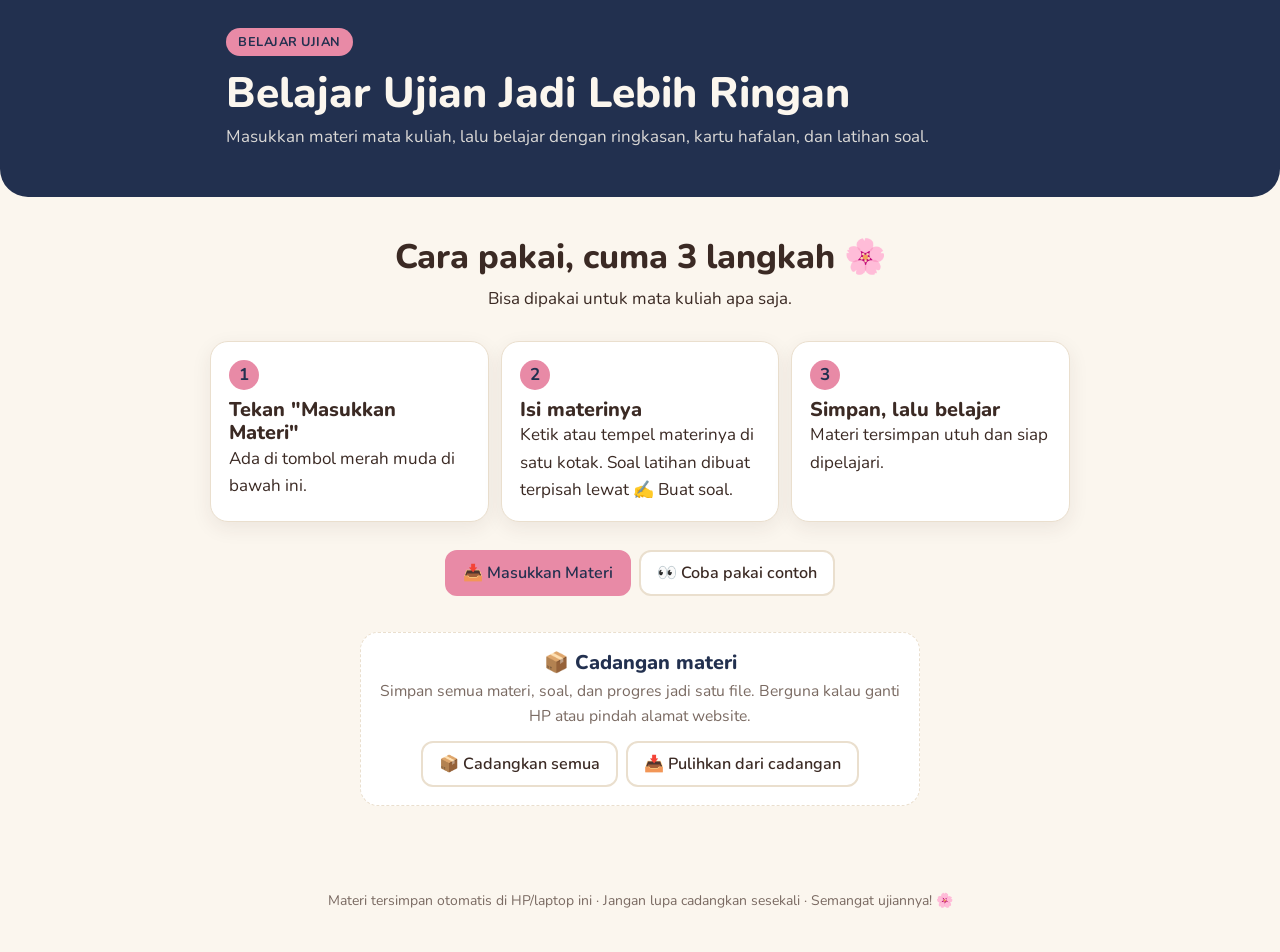
==== commit 99a769e1: "Add files via upload" ====
--- a/template-belajar-ujian.html
+++ b/template-belajar-ujian.html
@@ -3,13 +3,13 @@
 <head>
 <meta charset="UTF-8">
 <meta name="viewport" content="width=device-width, initial-scale=1.0">
-<title>Template Belajar Ujian – deMuse</title>
+<title>Belajar Ujian</title>
 <link rel="preconnect" href="https://fonts.googleapis.com">
 <link rel="preconnect" href="https://fonts.gstatic.com" crossorigin>
 <link href="https://fonts.googleapis.com/css2?family=Nunito:wght@400;500;600;700;800&family=Poppins:wght@400;700&family=Open+Sans:wght@400;700&family=Merriweather:wght@400;700&family=Lora:wght@400;700&family=Caveat:wght@400;700&display=swap" rel="stylesheet">
 
 <!--
-  TEMPLATE BELAJAR UJIAN — deMuse
+  BELAJAR UJIAN (versi pribadi)
   File: template-belajar-ujian.html + belajar-ujian.css + belajar-ujian.js
   (+ Code.gs untuk Google Sheets, dipasang oleh admin)
   Pengguna tidak perlu edit kode.
@@ -33,11 +33,11 @@
   <div class="wrap">
     <div class="top-line">
       <button type="button" class="btn back-btn hidden" id="backHome">← Beranda</button>
-      <span class="badge">TEMPLATE BELAJAR UJIAN · deMuse</span>
+      <span class="badge">BELAJAR UJIAN</span>
       <button type="button" class="btn install-btn hidden" id="installBtn">📲 Pasang aplikasi</button>
     </div>
     <h1 id="mkTitle">Belajar Ujian Jadi Lebih Ringan</h1>
-    <p id="mkInfo">Masukkan materi mata kuliah ya warga, nanti akan langsung jadi ringkasan, kartu hafalan, dan latihan soal.</p>
+    <p id="mkInfo">Masukkan materi mata kuliah, lalu belajar dengan ringkasan, kartu hafalan, dan latihan soal.</p>
 
     <div class="subject-bar hidden" id="subjectBar">
       <select id="subjectSelect" aria-label="Pilih mata kuliah"></select>
@@ -73,7 +73,7 @@
   <div class="steps">
     <div class="step"><b>1</b><h3>Tekan "Masukkan Materi"</h3><p>Ada di tombol merah muda di bawah ini.</p></div>
     <div class="step"><b>2</b><h3>Isi materinya</h3><p>Ketik atau tempel materinya di satu kotak. Soal latihan dibuat terpisah lewat ✍️ Buat soal.</p></div>
-    <div class="step"><b>3</b><h3>Simpan, lalu belajar</h3><p>Materi warga tersimpan utuh dan siap dipelajari.</p></div>
+    <div class="step"><b>3</b><h3>Simpan, lalu belajar</h3><p>Materi tersimpan utuh dan siap dipelajari.</p></div>
   </div>
   </div>
   <div class="row center">
@@ -166,7 +166,7 @@
     </section>
 
     <section class="panel" id="esai">
-      <div class="note">Coba jawab dulu dengan kata-kata warga sendiri, baru cek contoh jawabannya ya. Ini latihan untuk persiapan ujian💪</div>
+      <div class="note">Coba jawab dulu dengan kata-kata sendiri, baru cek contoh jawabannya ya. Ini latihan untuk persiapan ujian💪</div>
       <div class="fc-controls">
         <button class="btn pink" data-open-soal="esai">✍️ Buat soal esai</button>
       </div>
@@ -183,7 +183,7 @@
   </main>
 </div>
 
-<footer>Template belajar oleh deMuse · Materi akan tersimpan otomatis di HP/laptop warga · Semangat ujiannya! 🌸</footer>
+<footer>Materi tersimpan otomatis di HP/laptop ini · Jangan lupa cadangkan sesekali · Semangat ujiannya! 🌸</footer>
 
 <!-- ===== MODAL: MASUKKAN MATERI ===== -->
 <div class="modal hidden" id="importModal" role="dialog" aria-modal="true" aria-labelledby="importTitle">
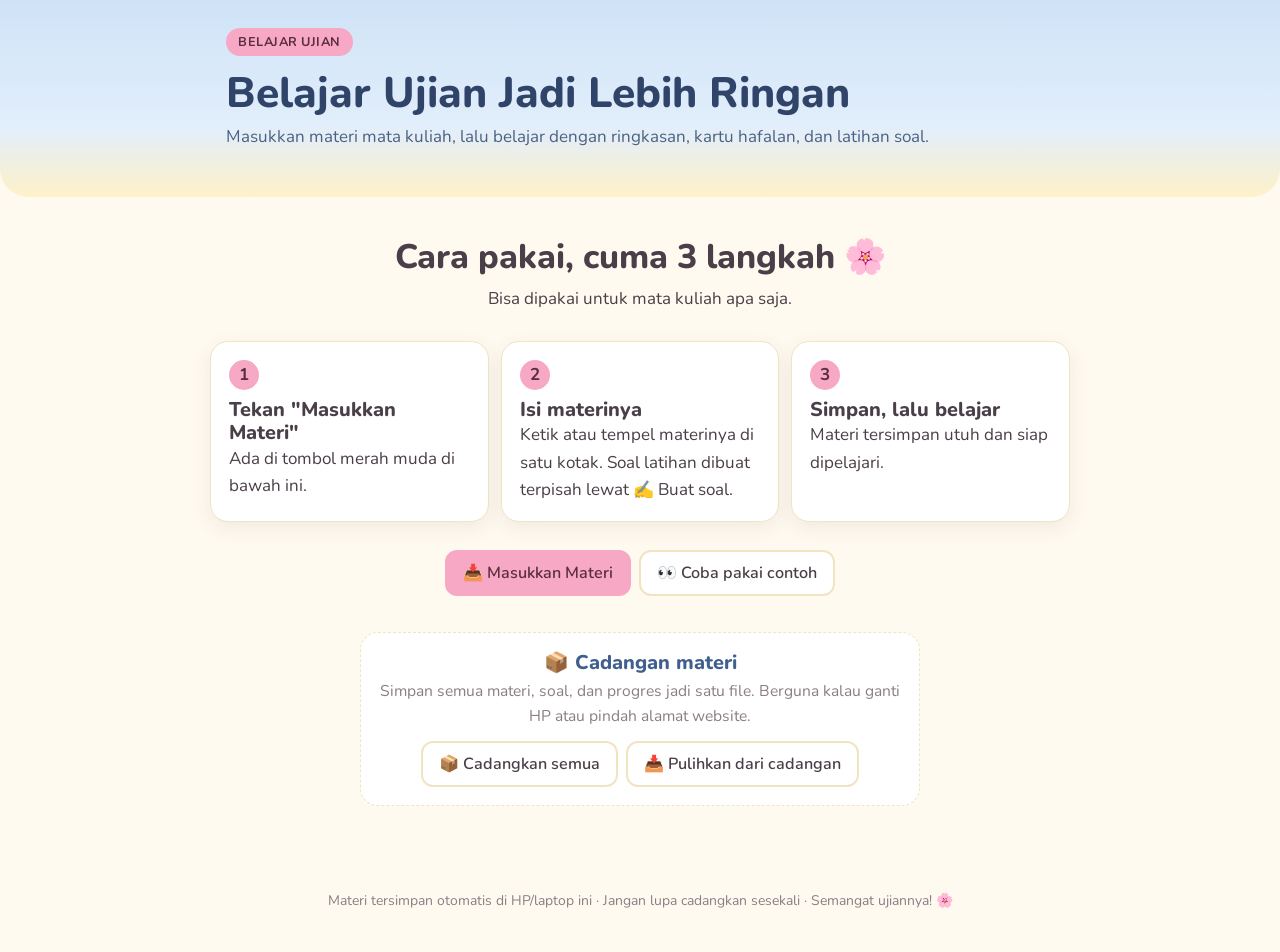
==== commit 9239efe0: "Add files via upload" ====
--- a/template-belajar-ujian.html
+++ b/template-belajar-ujian.html
@@ -19,7 +19,7 @@
 
 <!-- Supaya bisa dipasang sebagai aplikasi (PWA) -->
 <link rel="manifest" href="manifest.json">
-<meta name="theme-color" content="#22304f">
+<meta name="theme-color" content="#cfe3f7">
 <link rel="icon" type="image/png" href="icons/favicon.png">
 <link rel="apple-touch-icon" href="icons/apple-touch-icon.png">
 <meta name="apple-mobile-web-app-capable" content="yes">
--- a/belajar-ujian.css
+++ b/belajar-ujian.css
@@ -391,3 +391,49 @@
 .cadangan { margin: 36px auto 0; max-width: 560px; background: var(--white); border: 1px dashed var(--line); border-radius: var(--radius); padding: 18px 16px; }
 .cadangan h3 { color: var(--navy); margin-bottom: 4px; }
 .cadangan .row { margin-top: 12px; }
+
+/* ============================================================
+   WARNA PASTEL: biru pastel + kuning butter + pink pastel
+   ============================================================ */
+:root {
+  --espresso: #4a3f48;     /* warna tulisan */
+  --cream: #fffaf0;        /* latar butter lembut */
+  --peony: #f7a8c4;        /* pink pastel */
+  --navy: #3f5f8f;         /* biru untuk judul & aksen */
+  --ming: #5b8fcf;         /* biru tombol utama */
+  --line: #f1e4c3;
+  --soft: #fff3cf;         /* kuning butter */
+  --muted: #8a7d84;
+  --good: #4f8fbf;
+  --bad: #d4607f;
+  --biru-pastel: #cfe3f7;
+  --biru-tua-teks: #2f4468;
+}
+body { background: var(--cream); }
+header { background: linear-gradient(180deg, #cfe3f7 0%, #e2eefb 65%, #fff1c9 100%); color: var(--biru-tua-teks); }
+header h1 { color: var(--biru-tua-teks); }
+header p { opacity: 1; color: #4b6185; }
+.badge { background: var(--peony); color: #5a2d40; }
+.subject-bar .btn { background: rgba(255,255,255,0.75); color: var(--biru-tua-teks); border-color: #ffffff; }
+.subject-bar .btn.pink { background: var(--peony); color: #5a2d40; border-color: var(--peony); }
+.countdown div { background: rgba(255,255,255,0.7); color: var(--biru-tua-teks); }
+.bar { background: rgba(255,255,255,0.7); }
+.back-btn, .install-btn { background: #ffffff; color: var(--biru-tua-teks); border-color: #ffffff; }
+.btn.pink, .step b { color: #5a2d40; }
+.tab-btn.active { background: var(--ming); border-color: var(--ming); color: #ffffff; }
+.mode-btn.active { background: var(--ming); border-color: var(--ming); color: #ffffff; }
+.fc-front { background: linear-gradient(160deg, #cfe3f7, #b7d3f0); color: var(--biru-tua-teks); }
+.fc-back { border-color: var(--peony); }
+.score-box { background: var(--navy); }
+.score-box .btn.pink { color: #5a2d40; }
+.note { background: var(--soft); border-left-color: var(--peony); }
+.cc-bar i, .bar > i { background: linear-gradient(90deg, var(--peony), #fbc9da); }
+.jur { background: var(--ming); }
+.modal { background: rgba(63, 95, 143, 0.35); }
+.modal-box { background: #fffdf7; }
+.dropzone { border-color: var(--peony); }
+.dropzone:hover, .dropzone.over { background: #fff0f5; }
+.course-card:hover, .opt:hover:not(:disabled) { border-color: var(--ming); }
+.opt.correct { background: #e6f1fb; }
+.opt.wrong { background: #fde8ef; }
+.cadangan { background: #ffffff; }
